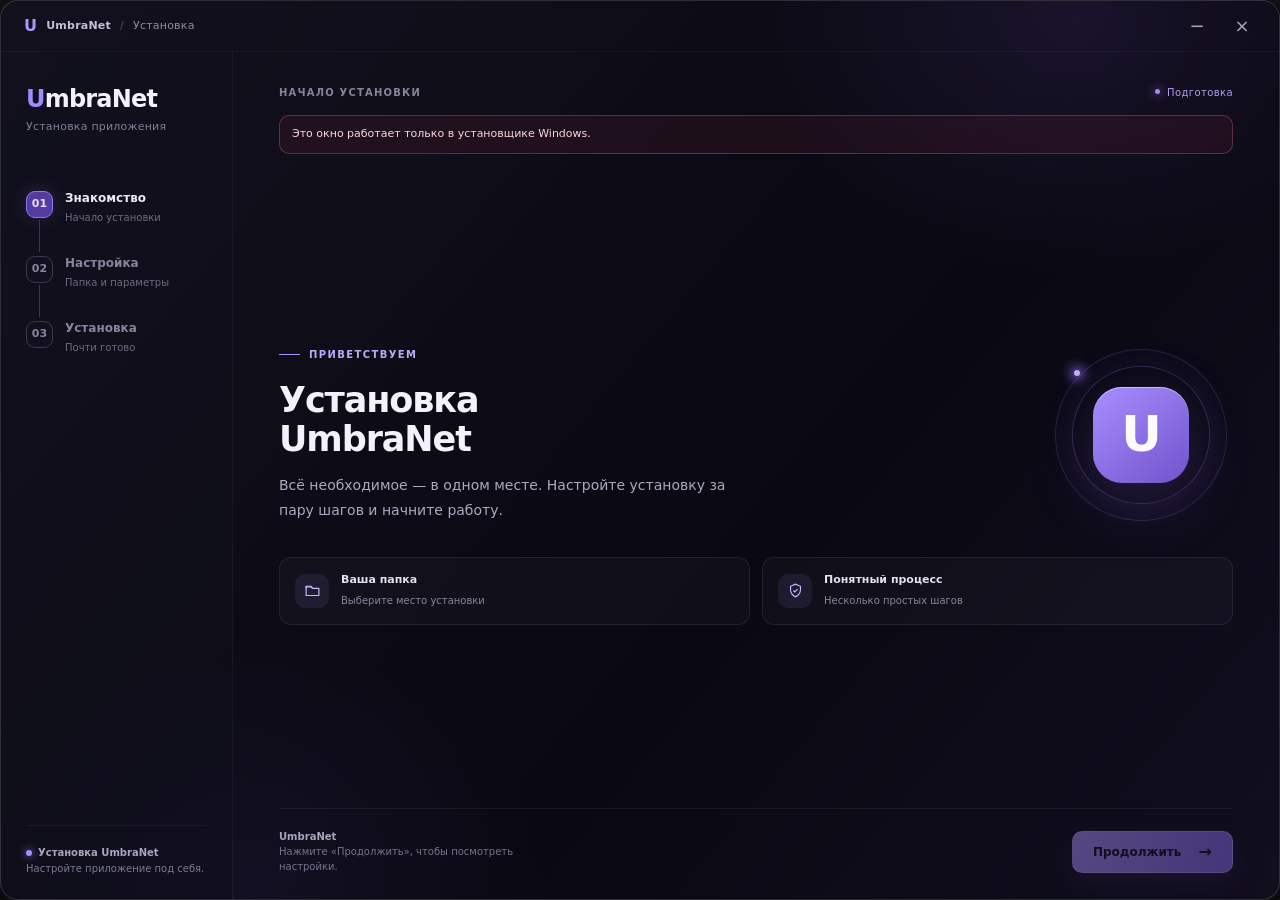
==== src-tauri/installer-app/ui/index.html @ 55d49254 "Add files via upload" ====
<!doctype html>
<html lang="ru">
<head>
<meta charset="utf-8">
<meta name="viewport" content="width=device-width,initial-scale=1">
<title>Установка UmbraNet</title>
<link rel="stylesheet" href="style.css">
</head>
<body>
<div class="window">
  <div class="titlebar" data-tauri-drag-region><span class="tiny-u" data-tauri-drag-region>U</span><span class="titlebar-name" data-tauri-drag-region>UmbraNet</span><span class="titlebar-divider" data-tauri-drag-region>/</span><span data-tauri-drag-region>Установка</span><div class="window-icons" ><button class="win-btn" id="minimize" aria-label="Свернуть" type="button">−</button><button class="win-btn" id="close" aria-label="Закрыть" type="button">×</button></div></div>
  <div class="body">
    <aside class="sidebar" aria-label="Этапы установки">
      <div class="brand"><span>U</span>mbraNet</div><div class="brand-sub">Установка приложения</div>
      <div class="steps">
        <div class="step active" data-step="0"><span class="step-circle">01</span><div><strong>Знакомство</strong><small>Начало установки</small></div></div>
        <div class="step" data-step="1"><span class="step-circle">02</span><div><strong>Настройка</strong><small>Папка и параметры</small></div></div>
        <div class="step" data-step="2"><span class="step-circle">03</span><div><strong>Установка</strong><small>Почти готово</small></div></div>
      </div>
      <div class="side-bottom"><span class="signal"></span><b>Установка UmbraNet</b><br>Настройте приложение под себя.</div>
    </aside>
    <main class="main">
      <div class="topline"><span id="section-label">Начало установки</span><span class="status" id="status">Подготовка</span></div>
      <div id="general-error" class="general-error" role="alert" hidden></div><div class="content">
        <section class="stage" data-stage="welcome">
          <div class="hero"><div class="hero-copy"><div class="eyebrow">Приветствуем</div><h1>Установка<br>UmbraNet</h1><p class="intro">Всё необходимое — в одном месте. Настройте установку за пару шагов и начните работу.</p></div><div class="hero-art" aria-hidden="true"><div class="hero-orbit"></div><div class="monogram">U</div></div></div>
          <div class="feature-row"><div class="feature"><div class="feature-icon"><svg viewBox="0 0 24 24"><path d="M3 7h7l2 2h9v10H3z"/><path d="M3 9V6h7l2 2"/></svg></div><div><b>Ваша папка</b><small>Выберите место установки</small></div></div><div class="feature"><div class="feature-icon"><svg viewBox="0 0 24 24"><path d="M12 3 5 6v5c0 5 3 8 7 10 4-2 7-5 7-10V6z"/><path d="m9 12 2 2 4-4"/></svg></div><div><b>Понятный процесс</b><small>Несколько простых шагов</small></div></div></div>
        </section>
        <section class="stage" data-stage="settings" hidden>
          <div class="eyebrow">Подготовка</div><h1 class="form-title">Всё по вашему</h1><p class="intro form-copy">Выберите папку для приложения. Стратегии и другие рабочие файлы будут находиться внутри неё.</p>
          <label class="field-label" for="install-path">Папка установки</label><div class="path-row"><input class="path-input" id="install-path" placeholder="Выберите папку установки" spellcheck="false"><button class="btn browse" id="browse" type="button">Обзор…</button></div><p class="field-tip">Для новой установки выберите пустую папку для UmbraNet. Для переустановки — прежнюю папку.</p><p id="path-error" class="warning" role="alert" hidden>Укажите папку установки.</p>
          <label class="option"><input type="checkbox" id="shortcut" checked><span><b>Создать ярлыки на рабочем столе и в меню «Пуск»</b><small>Быстрый доступ к UmbraNet</small></span></label><div class="info-line"><span class="info-mark">i</span>Для запуска UmbraNet потребуются права администратора.</div>
        </section>
        <section class="stage" data-stage="installing" hidden>
          <div class="eyebrow">Установка</div><h1 class="form-title">Всё готовится</h1><p class="intro form-copy">Установка выполняется. Пожалуйста, не закрывайте это окно.</p>
          <div class="progress-top"><span class="progress-title" id="progress-title">Установка…</span></div><div class="track" role="progressbar" aria-label="Выполняется установка"><div class="fill busy" id="fill"></div></div><div class="progress-hint">Не запускайте приложение до завершения установки.</div>
        </section>
        <section class="stage" data-stage="complete" hidden>
          <div class="complete-icon" aria-hidden="true">✓</div><div class="eyebrow">Готово</div><h1 class="form-title">Всё на своих местах</h1><p class="intro form-copy">UmbraNet установлен и готов к запуску.</p><div class="summary"><b>Папка установки</b><span id="summary-path"></span></div>
        </section>
      </div>
      <div class="bottom"><div class="bottom-note"><b>UmbraNet</b><br><span id="bottom-note">Нажмите «Продолжить», чтобы посмотреть настройки.</span></div><div class="actions"><button class="btn" id="open-folder" type="button" hidden>Открыть папку</button><button class="btn" id="back" type="button" hidden>Назад</button><button class="btn primary" id="next" type="button" disabled>Продолжить <span class="arrow">→</span></button></div></div>

    </main>
  </div>
</div>
<script src="app.js" defer></script>
</body>
</html>
---- src-tauri/installer-app/ui/style.css ----
:root{color-scheme:dark;--ink:#f3f2fc;--muted:#a4a2bd;--quiet:#77758f;--accent:#a18aff;--line:#ffffff17;--bg:#0b0a13}
*{box-sizing:border-box}html,body{min-height:100%;margin:0}body{font:14px/1.5 "Segoe UI",system-ui,sans-serif;color:var(--ink);background:#08080e;display:grid;place-items:center;padding:26px}
button,input{font:inherit}button{color:inherit;cursor:pointer}button:focus-visible,input:focus-visible{outline:2px solid #66d7ed;outline-offset:3px}[hidden]{display:none!important}
.window{position:relative;isolation:isolate;width:min(1010px,100%);min-height:650px;overflow:hidden;border:1px solid #ffffff24;border-radius:19px;background:linear-gradient(130deg,#13111fe8,#0a0912f9 61%,#120f20f5);box-shadow:0 30px 95px #000b,0 0 0 1px #110e1f;display:flex;flex-direction:column}
.window:before{content:"";position:absolute;z-index:-1;inset:0;background:radial-gradient(ellipse 410px 340px at 84% 2%,#5a3f9b2e,transparent 75%),radial-gradient(ellipse 360px 290px at 20% 98%,#41307825,transparent 80%);pointer-events:none}
.titlebar{height:51px;display:flex;align-items:center;padding:0 23px;border-bottom:1px solid #ffffff0b;color:#8f8da3;gap:9px;flex:none;font-size:11px;letter-spacing:.02em}
.tiny-u{color:#ac97ff;font-size:16px;font-weight:800}.titlebar-name{color:#c4c1d6;font-weight:600}.titlebar-divider{color:#514d67}.prototype{border:1px solid #b1a2ff3e;border-radius:5px;padding:2px 6px;color:#b6a8ed;font-size:9px;letter-spacing:.1em;text-transform:uppercase;margin-left:2px}
.window-icons{margin-left:auto;display:flex;gap:17px;color:#858198;font-size:15px;line-height:1;user-select:none}.window-icons span:last-child{font-size:20px}
.body{display:grid;grid-template-columns:232px minmax(0,1fr);flex:1;min-height:0}
.sidebar{padding:35px 25px 22px;border-right:1px solid #ffffff0d;display:flex;flex-direction:column;background:#10101c66}
.brand{font-size:24px;font-weight:750;letter-spacing:-.8px;line-height:1}.brand span{color:var(--accent)}.brand-sub{margin-top:8px;color:#817e99;font-size:11px;letter-spacing:.02em}
.steps{display:grid;gap:10px;margin-top:50px}.step{position:relative;display:flex;align-items:flex-start;gap:12px;color:#79768e;padding:5px 0 15px;min-height:55px}
.step:not(:last-child):after{content:"";position:absolute;left:13px;top:34px;height:32px;border-left:1px solid #3b354d}.step-circle{height:27px;width:27px;flex:none;display:grid;place-items:center;border:1px solid #3c384d;border-radius:9px;color:#8a859f;font-size:11px;font-weight:700;background:#12101e;z-index:1}.step strong{display:block;font-size:12px;font-weight:600;color:#88849d;line-height:1.2}.step small{display:block;font-size:10px;margin-top:5px;color:#6e6b82}.step.active strong{color:#edeaf8}.step.active .step-circle{color:#e6ddff;border-color:#9275ee;background:#553b9f;box-shadow:0 0 20px #8d70ff32}.step.done .step-circle{border-color:#725dc4;color:#b6a4ff;background:#28213e}.step.done strong{color:#b8afcf}
.side-bottom{margin-top:auto;border-top:1px solid #ffffff0d;padding-top:19px;color:#7d7992;font-size:10px;line-height:1.6}.side-bottom b{color:#aaa4c1;font-weight:600}.signal{display:inline-block;width:6px;height:6px;border-radius:50%;background:#a68dff;box-shadow:0 0 9px #9f85ff;margin-right:6px}
.main{position:relative;min-width:0;display:flex;flex-direction:column;padding:33px 46px 24px;overflow:hidden}.topline{display:flex;align-items:center;justify-content:space-between;gap:10px;color:#88839d;font-size:10px;letter-spacing:.12em;text-transform:uppercase;font-weight:650}.topline .status{color:#b1a0ed;letter-spacing:.04em;text-transform:none;font-weight:500}.status:before{content:"";display:inline-block;width:5px;height:5px;background:#9f88f4;border-radius:50%;margin-right:7px;vertical-align:2px;box-shadow:0 0 10px #a68dff}
.content{flex:1;display:flex;flex-direction:column;justify-content:center;min-height:0;padding:28px 0 18px}.stage{animation:fade .28s ease both}@keyframes fade{from{opacity:0;transform:translateY(7px)}to{opacity:1;transform:translateY(0)}}
.eyebrow{display:flex;align-items:center;gap:9px;color:#baaafa;font-size:10px;font-weight:700;letter-spacing:.14em;text-transform:uppercase}.eyebrow:before{content:"";width:21px;height:1px;background:#ab93ff}
h1{font-size:35px;line-height:1.12;letter-spacing:-1.1px;margin:19px 0 14px;font-weight:690}.intro{max-width:465px;color:#aca8bf;font-size:14px;line-height:1.75;margin:0}.hero{display:flex;align-items:center;justify-content:space-between;gap:20px}.hero-copy{position:relative;z-index:1;max-width:470px}.hero-art{flex:none;position:relative;height:172px;width:172px;display:grid;place-items:center;margin-right:6px}
.hero-art:before,.hero-art:after{content:"";position:absolute;border:1px solid #ad95ff29;border-radius:50%;inset:0;transform:rotate(-25deg);box-shadow:inset 0 0 35px #8a63d70a}.hero-art:after{inset:17px;border-color:#a58bf43a;box-shadow:0 0 35px #7b58d71b}.hero-orbit{position:absolute;inset:-1px;border-radius:50%;animation:orbit 16s linear infinite}.hero-orbit:after{content:"";position:absolute;top:22px;left:20px;width:6px;height:6px;background:#c1afff;border-radius:50%;box-shadow:0 0 12px 3px #9474ff}.monogram{width:96px;height:96px;border-radius:29px;display:grid;place-items:center;background:linear-gradient(140deg,#a98eff,#7153cc);box-shadow:0 20px 65px #8a66ef38, inset 0 1px 0 #ffffff7d;color:#fbfaff;font-weight:800;font-size:50px;letter-spacing:-5px;padding-right:4px}@keyframes orbit{to{transform:rotate(360deg)}}
.feature-row{display:grid;grid-template-columns:1fr 1fr;gap:12px;margin-top:35px}.feature{border:1px solid #ffffff12;border-radius:12px;background:#ffffff07;padding:14px 15px;display:flex;align-items:center;gap:12px;min-height:64px}.feature-icon{width:34px;height:34px;flex:none;border-radius:10px;display:grid;place-items:center;background:#9f88ff1a;color:#c7baff}.feature-icon svg{width:17px;height:17px;stroke:currentColor;fill:none;stroke-width:1.6}.feature b{display:block;font-size:11px;font-weight:650;color:#e3e0ef}.feature small{color:#88859b;font-size:10px;line-height:1.4}
.bottom{padding-top:19px;border-top:1px solid #ffffff10;display:flex;align-items:center;justify-content:space-between;gap:14px;min-height:67px}.bottom-note{font-size:10px;color:#77748d;line-height:1.5;max-width:275px}.bottom-note b{color:#a9a3bd;font-weight:600}.actions{display:flex;gap:9px;align-items:center}.btn{min-height:42px;padding:0 20px;border-radius:10px;border:1px solid #ffffff1c;background:#ffffff09;font-weight:600;font-size:12px;transition:transform .15s,border-color .15s,background .15s}.btn:hover:not(:disabled){border-color:#ad96ff83;background:#ffffff10;transform:translateY(-1px)}.btn.primary{background:linear-gradient(110deg,#aa91ff,#8468ea);color:#171022;border-color:#c8b8ff88;box-shadow:0 9px 24px #7653dc38}.btn.primary:hover:not(:disabled){background:linear-gradient(110deg,#b7a3ff,#977ff1)}.btn:disabled{opacity:.45;cursor:not-allowed}.arrow{margin-left:13px;font-size:16px;vertical-align:-1px}
.form-title{font-size:28px;margin-top:16px}.form-copy{font-size:13px;line-height:1.65}.field-label{display:block;margin:27px 0 8px;color:#d9d5e7;font-size:11px;font-weight:650}.path-row{display:flex;gap:9px}.path-input{min-width:0;flex:1;border:1px solid #514765;background:#0c0b14b5;border-radius:10px;padding:0 14px;color:#ece8f8;height:44px;font-size:12px}.browse{height:44px;min-width:92px}.field-tip{margin:8px 0 0;color:#858197;font-size:10px;line-height:1.5}.warning{margin-top:13px;color:#f0b0ac;font-size:11px}
.option{display:flex;align-items:center;gap:11px;margin-top:24px;border:1px solid #ffffff12;background:#ffffff07;border-radius:11px;padding:13px 15px;cursor:pointer}.option input{width:16px;height:16px;accent-color:#a38af8}.option b{font-size:11px;font-weight:600;display:block}.option small{font-size:10px;color:#8d899f}.info-line{display:flex;gap:8px;align-items:center;font-size:10px;color:#8e89a1;margin-top:17px}.info-mark{display:grid;place-items:center;border:1px solid #75649e;border-radius:50%;width:15px;height:15px;color:#c5b5fa;font-size:10px;font-weight:700}
.progress-top{display:flex;justify-content:space-between;align-items:end;margin-top:34px}.progress-title{font-size:12px;color:#dad6e7;font-weight:600}.percent{font-size:24px;line-height:1;color:#d4c6ff;font-weight:650}.track{height:7px;border-radius:9px;background:#2b2639;margin-top:12px;overflow:hidden}.fill{height:100%;width:0;background:linear-gradient(90deg,#8265ea,#c2adff);border-radius:inherit;box-shadow:0 0 14px #9e7bff;transition:width .2s linear}.progress-hint{color:#9691aa;font-size:11px;margin-top:12px}.complete-icon{display:grid;place-items:center;height:52px;width:52px;border-radius:16px;border:1px solid #a48aff77;background:#a48aff1b;color:#d2c6ff;font-size:25px;margin-bottom:18px}.summary{padding:13px 15px;border:1px solid #ffffff13;border-radius:10px;background:#ffffff07;margin-top:23px;color:#9d99af;font-size:11px;overflow-wrap:anywhere}.summary b{display:block;color:#d3cfe2;font-size:10px;margin-bottom:4px}
.dialog{position:absolute;z-index:5;inset:0;display:grid;place-items:center;background:#05040bc9;padding:20px}.dialog-card{width:min(460px,100%);padding:23px;border-radius:16px;background:#191625;border:1px solid #7665a15a;box-shadow:0 20px 60px #000b}.dialog-card h2{font-size:17px;margin:0 0 6px}.dialog-card p{color:#a49fb7;font-size:12px;margin:0 0 18px}.path-option{display:block;width:100%;text-align:left;margin:7px 0;padding:10px 12px;border:1px solid #ffffff19;border-radius:9px;color:#dad5ec;background:#ffffff06;font-size:11px;overflow-wrap:anywhere}.path-option:hover{border-color:#aa92fa}.dialog-close{margin-top:12px;float:right}
@media(max-width:740px){body{padding:0}.window{min-height:100vh;border-radius:0}.body{grid-template-columns:1fr}.sidebar{padding:17px 23px;border-right:0;border-bottom:1px solid #ffffff0d;display:block}.brand{font-size:19px}.brand-sub,.side-bottom{display:none}.steps{display:flex;margin-top:19px;gap:10px}.step{min-height:auto;padding:0;flex:1;gap:7px;align-items:center}.step:not(:last-child):after,.step small{display:none}.step-circle{width:24px;height:24px}.step strong{font-size:10px}.main{padding:24px}.hero-art{height:120px;width:120px}.monogram{height:70px;width:70px;font-size:39px;border-radius:20px}.hero-art:after{inset:12px}h1{font-size:29px}.feature-row{margin-top:25px}}
@media(max-width:480px){.hero-art{display:none}.feature-row{grid-template-columns:1fr}.content{padding-top:30px}.bottom{align-items:flex-start;flex-direction:column}.actions{width:100%;justify-content:flex-end}.form-title{font-size:25px}.path-row{flex-direction:column}.browse{align-self:flex-start}}
@media(prefers-reduced-motion:reduce){*,*:before,*:after{animation-duration:.001ms!important;transition-duration:.001ms!important}}
.win-btn{border:0;background:transparent;color:#aba6bd;width:28px;height:28px;font-size:18px;border-radius:6px}.win-btn:hover{background:#ffffff19;color:white}.general-error{border:1px solid #a65a6970;border-radius:10px;background:#6f25352b;color:#ffd6dc;padding:10px 12px;font-size:11px;margin-top:15px;white-space:pre-wrap;overflow-wrap:anywhere}.fill.busy{width:38%!important;animation:slide 1.4s ease-in-out infinite}@keyframes slide{0%{transform:translateX(-110%)}100%{transform:translateX(300%)}}
/* In the actual window the decorative shell fills the transparent native surface. */
html,body{width:100%;height:100%;overflow:hidden}body{display:block;padding:0;background:transparent}.window{width:100%;height:100%;min-height:0;border-radius:18px}.titlebar{user-select:none}.win-btn:disabled{opacity:.35;cursor:not-allowed}
@media(max-height:650px) and (min-width:741px){.window{min-height:0}.sidebar{padding-top:25px}.steps{margin-top:28px}.main{padding:24px 35px 18px}.content{padding:14px 0 10px}.feature-row{margin-top:20px}.hero-art{width:145px;height:145px}.monogram{width:80px;height:80px;font-size:43px}.bottom{padding-top:12px;min-height:56px}h1{margin-top:13px}.field-label{margin-top:17px}.option{margin-top:15px}}

@media(prefers-reduced-motion:reduce){.fill.busy{animation:none!important;width:100%!important;opacity:.65}}
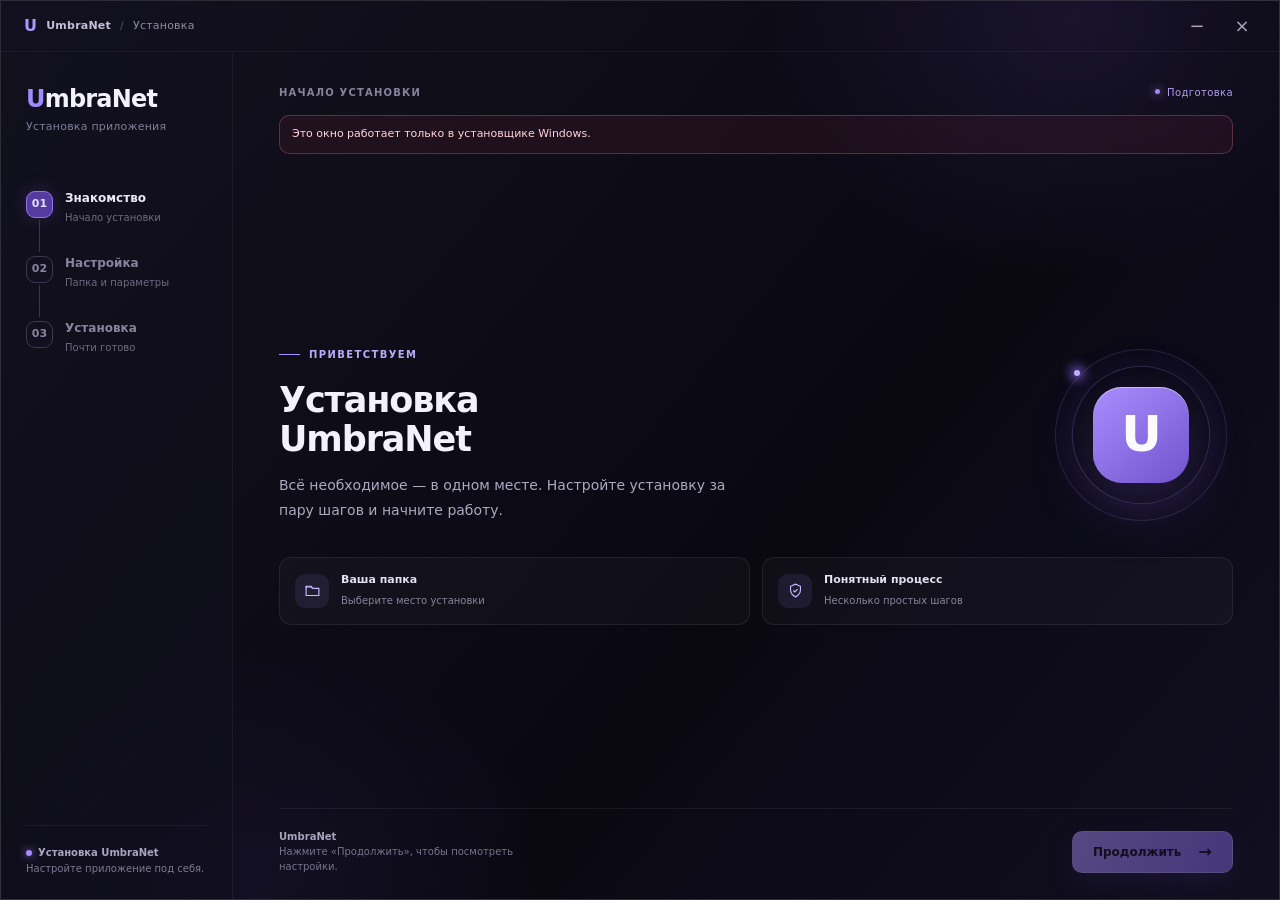
==== commit 623d8aeb: "Add files via upload" ====
--- a/src-tauri/installer-app/ui/index.html
+++ b/src-tauri/installer-app/ui/index.html
@@ -8,7 +8,7 @@
 </head>
 <body>
 <div class="window">
-  <div class="titlebar" data-tauri-drag-region><span class="tiny-u" data-tauri-drag-region>U</span><span class="titlebar-name" data-tauri-drag-region>UmbraNet</span><span class="titlebar-divider" data-tauri-drag-region>/</span><span data-tauri-drag-region>Установка</span><div class="window-icons" ><button class="win-btn" id="minimize" aria-label="Свернуть" type="button">−</button><button class="win-btn" id="close" aria-label="Закрыть" type="button">×</button></div></div>
+  <div class="titlebar" data-tauri-drag-region="deep"><span class="tiny-u" data-tauri-drag-region>U</span><span class="titlebar-name" data-tauri-drag-region>UmbraNet</span><span class="titlebar-divider" data-tauri-drag-region>/</span><span data-tauri-drag-region>Установка</span><div class="window-icons" ><button class="win-btn" id="minimize" aria-label="Свернуть" type="button">−</button><button class="win-btn" id="close" aria-label="Закрыть" type="button">×</button></div></div>
   <div class="body">
     <aside class="sidebar" aria-label="Этапы установки">
       <div class="brand"><span>U</span>mbraNet</div><div class="brand-sub">Установка приложения</div>
--- a/src-tauri/installer-app/ui/style.css
+++ b/src-tauri/installer-app/ui/style.css
@@ -28,7 +28,7 @@
 @media(prefers-reduced-motion:reduce){*,*:before,*:after{animation-duration:.001ms!important;transition-duration:.001ms!important}}
 .win-btn{border:0;background:transparent;color:#aba6bd;width:28px;height:28px;font-size:18px;border-radius:6px}.win-btn:hover{background:#ffffff19;color:white}.general-error{border:1px solid #a65a6970;border-radius:10px;background:#6f25352b;color:#ffd6dc;padding:10px 12px;font-size:11px;margin-top:15px;white-space:pre-wrap;overflow-wrap:anywhere}.fill.busy{width:38%!important;animation:slide 1.4s ease-in-out infinite}@keyframes slide{0%{transform:translateX(-110%)}100%{transform:translateX(300%)}}
 /* In the actual window the decorative shell fills the transparent native surface. */
-html,body{width:100%;height:100%;overflow:hidden}body{display:block;padding:0;background:transparent}.window{width:100%;height:100%;min-height:0;border-radius:18px}.titlebar{user-select:none}.win-btn:disabled{opacity:.35;cursor:not-allowed}
+html,body{width:100%;height:100%;overflow:hidden}body{display:block;padding:0;background:#0b0a13}.window{width:100%;height:100%;min-height:0;border-radius:0;background-color:#0b0a13;box-shadow:none}.titlebar{user-select:none}.win-btn:disabled{opacity:.35;cursor:not-allowed}
 @media(max-height:650px) and (min-width:741px){.window{min-height:0}.sidebar{padding-top:25px}.steps{margin-top:28px}.main{padding:24px 35px 18px}.content{padding:14px 0 10px}.feature-row{margin-top:20px}.hero-art{width:145px;height:145px}.monogram{width:80px;height:80px;font-size:43px}.bottom{padding-top:12px;min-height:56px}h1{margin-top:13px}.field-label{margin-top:17px}.option{margin-top:15px}}
 
 @media(prefers-reduced-motion:reduce){.fill.busy{animation:none!important;width:100%!important;opacity:.65}}
